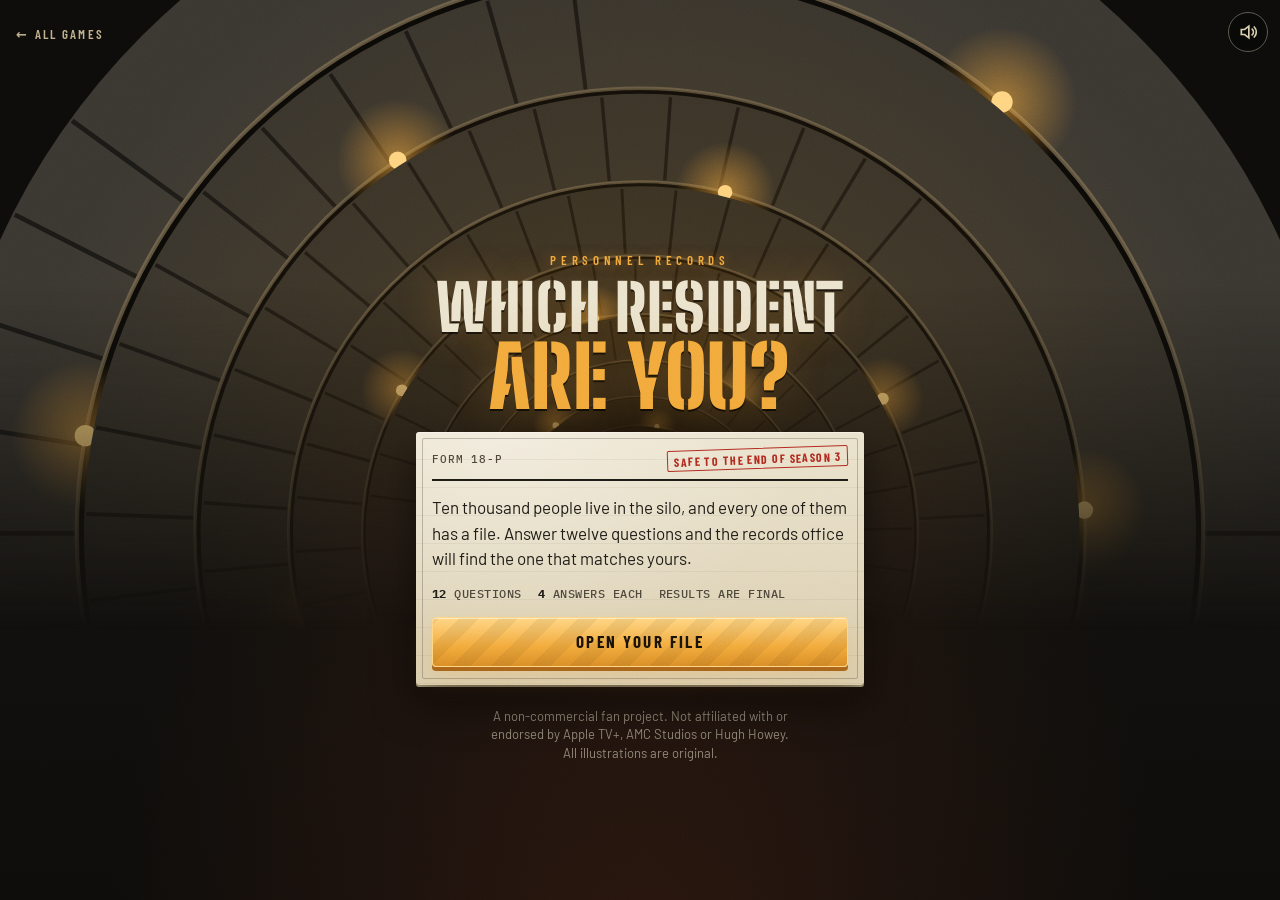
==== site/character/index.html @ c302422a "Add the "Which resident are you?" quiz Fifteen residents matched through twelve scenario questions, " ====
<!doctype html>
<html lang="en-GB">
<head>
  <meta charset="utf-8">
  <meta name="viewport" content="width=device-width, initial-scale=1, viewport-fit=cover">
  <meta name="theme-color" content="#14130f">
  <meta name="description" content="An unofficial fan-made Silo personality quiz. Twelve questions decide which resident of Silo 18 shares your personnel file.">
  <title>Which Silo Resident Are You?</title>
  <meta property="og:type" content="website">
  <meta property="og:title" content="Which Silo resident are you?">
  <meta property="og:description" content="An unofficial fan-made Silo personality quiz. Twelve questions decide which resident of Silo 18 shares your personnel file.">
  <meta property="og:url" content="https://radiosilence.github.io/silo/character/">
  <meta property="og:image" content="https://radiosilence.github.io/silo/og.jpg">
  <meta property="og:image:width" content="1200">
  <meta property="og:image:height" content="630">
  <meta name="twitter:card" content="summary_large_image">
  <link rel="icon" href="data:image/svg+xml,%3Csvg xmlns='http://www.w3.org/2000/svg' viewBox='0 0 64 64'%3E%3Crect width='64' height='64' rx='12' fill='%2314130f'/%3E%3Cg fill='none' stroke='%23f2a93b'%3E%3Ccircle cx='32' cy='32' r='23' stroke-width='5'/%3E%3Ccircle cx='32' cy='32' r='14.5' stroke-width='3.5' stroke-opacity='.6'/%3E%3Ccircle cx='32' cy='32' r='8' stroke-width='2.5' stroke-opacity='.3'/%3E%3C/g%3E%3Ccircle cx='15.7' cy='15.7' r='3.5' fill='%23ffd583'/%3E%3C/svg%3E">
  <link rel="apple-touch-icon" href="../apple-touch-icon.png">
  <link rel="preconnect" href="https://fonts.googleapis.com">
  <link rel="preconnect" href="https://fonts.gstatic.com" crossorigin>
  <link href="https://fonts.googleapis.com/css2?family=Big+Shoulders+Stencil:wght@700;900&family=Barlow+Condensed:wght@500;600;700&family=Barlow:ital,wght@0,400;0,500;0,600;1,400&family=IBM+Plex+Mono:wght@400;500;600&display=swap" rel="stylesheet">
  <link rel="stylesheet" href="../shared/theme.css">
  <link rel="stylesheet" href="../shared/quiz.css">
</head>
<body>
  <script type="module">
    import { run } from "../shared/quiz.js";
    import quiz from "./data.js";
    run(quiz);
  </script>
</body>
</html>
---- site/shared/theme.css ----
:root {
  --c0: #0d0c0a;
  --c1: #171612;
  --c2: #24221d;
  --c3: #3a3730;
  --c4: #5c574c;
  --sodium: #f2a93b;
  --sodium-hi: #ffd583;
  --sodium-lo: #a8641a;
  --rust: #8a3a1c;
  --rust-hi: #c4592b;
  --paper: #ebe3cd;
  --paper-2: #d9cdae;
  --paper-3: #bfb08c;
  --ink: #1e1b16;
  --ink-2: #4d463a;
  --ink-3: #7a705e;
  --red: #b1291f;
  --crt: #86f2a0;
  --crt-dim: #2f6b42;
  --stencil: "Big Shoulders Stencil", "Arial Narrow", Impact, sans-serif;
  --cond: "Barlow Condensed", "Arial Narrow", sans-serif;
  --body: "Barlow", system-ui, sans-serif;
  --mono: "IBM Plex Mono", ui-monospace, monospace;
  --ease: cubic-bezier(.2, .8, .2, 1);
  --drop: cubic-bezier(.6, 0, .9, .4);
  color-scheme: dark;
}

* { box-sizing: border-box; }
html, body { margin: 0; height: 100%; }
body {
  background:
    radial-gradient(ellipse 90% 55% at 50% -10%, rgba(242, 169, 59, .22), transparent 70%),
    radial-gradient(ellipse at 50% 120%, rgba(138, 58, 28, .25), transparent 60%),
    linear-gradient(var(--c1), var(--c0));
  background-color: var(--c0);
  color: var(--paper);
  font: 400 17px/1.5 var(--body);
  overflow: hidden;
  -webkit-tap-highlight-color: transparent;
  overscroll-behavior: none;
  -webkit-font-smoothing: antialiased;
}
body::before {
  content: "";
  position: fixed;
  inset: 0;
  pointer-events: none;
  z-index: 50;
  opacity: .16;
  mix-blend-mode: overlay;
  background-image: url("data:image/svg+xml,%3Csvg xmlns='http://www.w3.org/2000/svg' width='180' height='180'%3E%3Cfilter id='n'%3E%3CfeTurbulence type='fractalNoise' baseFrequency='.85' numOctaves='3' stitchTiles='stitch'/%3E%3C/filter%3E%3Crect width='100%25' height='100%25' filter='url(%23n)'/%3E%3C/svg%3E");
}

/* Sodium lamps that occasionally falter, as they do in the stairwell. */
.lights {
  position: fixed;
  inset: 0;
  pointer-events: none;
  z-index: 40;
  animation: flicker 9s steps(1) infinite;
}
@keyframes flicker {
  0%, 61%, 63.5%, 65%, 100% { background-color: transparent; }
  62%, 64% { background-color: rgba(0, 0, 0, .3); }
  63% { background-color: rgba(0, 0, 0, .12); }
}

[hidden] { display: none !important; }
body:not(.fonts) :is(h1, .notice h2, .second b) { visibility: hidden; }

.screen {
  position: fixed;
  inset: 0;
  display: flex;
  flex-direction: column;
  padding: env(safe-area-inset-top) env(safe-area-inset-right) env(safe-area-inset-bottom) env(safe-area-inset-left);
  overflow-x: hidden;
}

.kicker {
  margin: 0;
  font: 600 13px var(--cond);
  letter-spacing: .36em;
  text-transform: uppercase;
  color: var(--sodium);
  text-shadow: 0 0 12px rgba(242, 169, 59, .5);
}

/* ---------- Controls ---------- */

.btn {
  display: inline-flex;
  align-items: center;
  justify-content: center;
  gap: 10px;
  font: 700 17px/1 var(--cond);
  letter-spacing: .14em;
  text-transform: uppercase;
  color: var(--paper);
  background: linear-gradient(var(--c3), var(--c2));
  border: 1px solid var(--c4);
  border-radius: 4px;
  padding: 15px 18px;
  min-height: 50px;
  cursor: pointer;
  box-shadow: inset 0 1px 0 rgba(255, 255, 255, .08), 0 4px 0 #0a0908, 0 8px 18px rgba(0, 0, 0, .45);
  transition: transform .12s var(--ease), box-shadow .12s, filter .15s;
}
.btn { text-decoration: none; }
.btn.small { font-size: 13px; padding: 10px 12px; min-height: 40px; }
.btn svg { width: 18px; height: 18px; flex: none; }
.btn:hover { filter: brightness(1.15); }
.btn:active { transform: translateY(3px); box-shadow: inset 0 1px 0 rgba(255, 255, 255, .08), 0 1px 0 #0a0908, 0 3px 8px rgba(0, 0, 0, .45); }
.btn:focus-visible, .opt:focus-visible, .icon-btn:focus-visible, .link-btn:focus-visible, .previous:focus-visible { outline: 2px solid var(--sodium-hi); outline-offset: 3px; }
.btn.primary {
  color: #1a1206;
  border-color: var(--sodium-hi);
  background:
    repeating-linear-gradient(-45deg, transparent 0 14px, rgba(0, 0, 0, .06) 14px 28px),
    linear-gradient(var(--sodium-hi), var(--sodium) 60%, #d98c26);
  box-shadow: inset 0 1px 0 rgba(255, 255, 255, .5), 0 4px 0 var(--sodium-lo), 0 10px 26px rgba(242, 169, 59, .25);
}
.btn.primary:active { box-shadow: inset 0 1px 0 rgba(255, 255, 255, .5), 0 1px 0 var(--sodium-lo), 0 4px 10px rgba(242, 169, 59, .2); }
.row { display: flex; gap: 10px; }
.row > * { flex: 1; }

.icon-btn {
  appearance: none;
  flex: none;
  width: 40px;
  height: 40px;
  border-radius: 50%;
  border: 1px solid var(--c4);
  background: rgba(0, 0, 0, .35);
  color: var(--paper-2);
  display: grid;
  place-items: center;
  cursor: pointer;
  transition: color .15s, border-color .15s;
}
.icon-btn:hover { color: var(--sodium-hi); border-color: var(--sodium); }
.icon-btn svg { width: 20px; height: 20px; }
.icon-btn.corner {
  position: absolute;
  top: calc(env(safe-area-inset-top) + 12px);
  right: calc(env(safe-area-inset-right) + 12px);
  z-index: 5;
}
.link-btn {
  appearance: none;
  background: none;
  border: 0;
  padding: 10px 6px;
  font: 600 14px var(--cond);
  letter-spacing: .14em;
  text-transform: uppercase;
  color: var(--paper-3);
  cursor: pointer;
}
.link-btn:disabled { opacity: 0; pointer-events: none; }
.link-btn:hover { color: var(--sodium-hi); }

.toast {
  position: fixed;
  left: 50%;
  bottom: calc(env(safe-area-inset-bottom) + 24px);
  z-index: 60;
  transform: translate(-50%, 20px);
  opacity: 0;
  padding: 12px 18px;
  font: 500 13px var(--mono);
  color: var(--crt);
  background: #050605;
  border: 1px solid var(--crt-dim);
  border-radius: 3px;
  box-shadow: 0 10px 30px rgba(0, 0, 0, .6);
  transition: opacity .25s, transform .25s var(--ease);
  pointer-events: none;
}
.toast.on { opacity: 1; transform: translate(-50%, 0); }

.back {
  position: absolute;
  top: calc(env(safe-area-inset-top) + 14px);
  left: calc(env(safe-area-inset-left) + 16px);
  z-index: 5;
  display: inline-flex;
  align-items: center;
  gap: 6px;
  min-height: 40px;
  font: 600 13px var(--cond);
  letter-spacing: .16em;
  text-transform: uppercase;
  color: var(--paper-3);
  text-decoration: none;
}
.back::before { content: "\2190"; font-family: var(--body); }
.back:hover { color: var(--sodium-hi); }
.back:focus-visible { outline: 2px solid var(--sodium-hi); outline-offset: 3px; }

@media (prefers-reduced-motion: reduce) {
  *, *::before, *::after {
    animation-duration: .001ms !important;
    animation-delay: 0s !important;
    animation-iteration-count: 1 !important;
    transition-duration: .001ms !important;
  }
  .lights { animation: none; }
}
---- site/shared/quiz.css ----
/* ---------- Title ---------- */

#title { overflow-y: auto; align-items: center; }
.title-art {
  position: absolute;
  inset: 0 0 auto;
  height: min(70vh, 640px);
  display: grid;
  place-items: start center;
  overflow: hidden;
  pointer-events: none;
  -webkit-mask-image: linear-gradient(#000 45%, transparent);
  mask-image: linear-gradient(#000 45%, transparent);
}
.title-art svg { width: max(100%, 560px); height: 100%; display: block; }
.title-art .spin { transform-origin: 300px 250px; animation: spin 140s linear infinite; }
@keyframes spin { to { transform: rotate(-360deg); } }
.title-art .lamp { animation: lamp 5s ease-in-out infinite; animation-delay: calc(var(--i) * -.7s); }
@keyframes lamp { 50% { opacity: .55; } 52% { opacity: .2; } 54% { opacity: .65; } }

.title-inner {
  position: relative;
  width: 100%;
  max-width: 480px;
  padding: max(25vh, 150px) 16px 28px;
  display: flex;
  flex-direction: column;
  gap: 18px;
  text-align: center;
  animation: rise .9s var(--ease) both;
}
@keyframes rise { from { opacity: 0; transform: translateY(24px); } }
h1 {
  margin: -6px 0 0;
  font: 900 clamp(40px, 11.5vw, 64px)/.88 var(--stencil);
  letter-spacing: .01em;
  text-transform: uppercase;
  color: var(--paper);
  text-shadow: 0 2px 0 rgba(0, 0, 0, .6), 0 0 40px rgba(242, 169, 59, .25);
}
h1 em { font-style: normal; color: var(--sodium); display: block; font-size: 1.32em; margin-top: .04em; }

.form {
  position: relative;
  text-align: left;
  color: var(--ink);
  background:
    linear-gradient(transparent 0 95%, rgba(30, 27, 22, .05) 95%) 0 0 / 100% 28px,
    radial-gradient(ellipse at 20% 0%, rgba(255, 255, 255, .35), transparent 60%),
    linear-gradient(var(--paper), var(--paper-2));
  border-radius: 3px;
  padding: 16px 16px 18px;
  display: flex;
  flex-direction: column;
  gap: 14px;
  box-shadow: 0 1px 0 rgba(255, 255, 255, .4) inset, 0 18px 40px rgba(0, 0, 0, .55), 0 2px 0 var(--paper-3);
}
.form::before {
  content: "";
  position: absolute;
  inset: 6px;
  border: 1px solid rgba(30, 27, 22, .25);
  border-radius: 2px;
  pointer-events: none;
}
.form-head {
  display: flex;
  justify-content: space-between;
  align-items: center;
  gap: 8px;
  flex-wrap: wrap;
  font: 500 11px var(--mono);
  letter-spacing: .08em;
  text-transform: uppercase;
  color: var(--ink-2);
  padding-bottom: 10px;
  border-bottom: 2px solid var(--ink);
}
.cutoff {
  font: 700 12px var(--cond);
  letter-spacing: .12em;
  color: var(--red);
  border: 1.5px solid currentColor;
  padding: 3px 6px 2px;
  border-radius: 2px;
  transform: rotate(-2deg);
}
#intro { margin: 0; font-size: 17px; line-height: 1.5; color: var(--ink); }
.form-meta {
  list-style: none;
  margin: 0;
  padding: 0;
  display: flex;
  gap: 6px 16px;
  flex-wrap: wrap;
  font: 500 12px var(--mono);
  text-transform: uppercase;
  letter-spacing: .04em;
  color: var(--ink-2);
}
.form-meta b { color: var(--ink); }
.form .btn { margin-top: 2px; }
.previous {
  align-self: center;
  font: 500 12px var(--mono);
  text-transform: uppercase;
  letter-spacing: .04em;
  color: var(--ink-2);
  text-decoration: none;
  border-bottom: 1px dashed var(--ink-3);
}
.previous b { color: var(--ink); }

.disclaimer {
  margin: 4px auto 0;
  max-width: 44ch;
  font-size: 13px;
  line-height: 1.45;
  color: var(--c4);
  color: #8d8676;
}

/* ---------- Quiz ---------- */

#quiz { overflow: hidden; }
.shaft {
  --depth: 0;
  position: absolute;
  inset: 0;
  pointer-events: none;
  overflow: hidden;
}
.shaft .treads {
  position: absolute;
  inset: 0 0 auto;
  height: calc(100% + 5400px);
  opacity: .55;
  transform: translateY(calc(var(--depth) * -440px));
  transition: transform 1.1s cubic-bezier(.45, 0, .2, 1);
}
.shaft .treads svg { display: block; }
.shaft::after {
  content: "";
  position: absolute;
  inset: 0;
  background: radial-gradient(ellipse 70% 60% at 50% 45%, rgba(13, 12, 10, .2), rgba(13, 12, 10, .85));
}

.qbar {
  position: relative;
  z-index: 3;
  display: flex;
  align-items: center;
  gap: 12px;
  width: 100%;
  max-width: 640px;
  margin: 0 auto;
  padding: 12px 16px 8px;
}
.depth {
  display: flex;
  flex-direction: column;
  align-items: flex-start;
  line-height: 1;
  min-width: 64px;
  padding: 6px 8px;
  background: #050605;
  border: 1px solid #1f2a22;
  border-radius: 3px;
  box-shadow: inset 0 0 12px rgba(134, 242, 160, .08);
}
.depth-label { font: 500 9px var(--mono); letter-spacing: .2em; text-transform: uppercase; color: var(--crt-dim); }
.depth-num { font: 600 22px var(--mono); color: var(--crt); text-shadow: 0 0 8px rgba(134, 242, 160, .6); }
.gauge { --p: 0; flex: 1; display: flex; flex-direction: column; gap: 6px; min-width: 0; }
.gauge-ticks { display: flex; gap: 3px; }
.gauge-ticks i {
  flex: 1;
  height: 6px;
  border-radius: 1px;
  background: var(--c3);
  transition: background .4s, box-shadow .4s;
}
.gauge-ticks i.done { background: var(--sodium-lo); }
.gauge-ticks i.now { background: var(--sodium); box-shadow: 0 0 10px rgba(242, 169, 59, .7); }
.q-num { font: 500 11px var(--mono); letter-spacing: .14em; color: var(--paper-3); }

.deck {
  position: relative;
  z-index: 2;
  flex: 1;
  display: grid;
  width: 100%;
  max-width: 640px;
  margin: 0 auto;
  padding: 8px 16px 0;
  overflow-y: auto;
  overflow-x: hidden;
}
.qcard {
  grid-area: 1 / 1;
  align-self: start;
  position: relative;
  margin-bottom: 16px;
  color: var(--ink);
  background:
    radial-gradient(ellipse at 85% 0%, rgba(255, 255, 255, .35), transparent 55%),
    radial-gradient(circle at 12% 88%, rgba(138, 58, 28, .1), transparent 30%),
    linear-gradient(var(--paper), var(--paper-2));
  border-radius: 3px;
  padding: 16px 14px 14px;
  box-shadow: 0 2px 0 var(--paper-3), 0 22px 44px rgba(0, 0, 0, .6);
}
.qcard.entering { animation: card-in .6s var(--ease) both .42s; }
.qcard.leaving { animation: card-out .42s cubic-bezier(.55, 0, .8, .3) both; pointer-events: none; }
@keyframes card-in { from { opacity: 0; transform: translateY(120px) rotate(1deg) scale(.97); } }
@keyframes card-out { to { opacity: 0; transform: translateY(-160px) rotate(-1.5deg) scale(.96); } }
.qcard header {
  display: flex;
  justify-content: space-between;
  gap: 10px;
  font: 500 11px var(--mono);
  letter-spacing: .1em;
  text-transform: uppercase;
  color: var(--ink-2);
  padding-bottom: 10px;
  border-bottom: 2px solid var(--ink);
}
.q-loc { text-align: right; color: var(--rust); }
.qcard h2 {
  margin: 14px 2px 16px;
  font: 500 clamp(19px, 5.2vw, 22px)/1.38 var(--body);
  color: var(--ink);
  text-wrap: pretty;
}
.options { display: flex; flex-direction: column; gap: 8px; }
.opt {
  appearance: none;
  display: grid;
  grid-template-columns: 26px 18px 1fr;
  align-items: start;
  gap: 10px;
  width: 100%;
  text-align: left;
  padding: 12px 12px;
  font: 400 16px/1.4 var(--body);
  color: var(--ink);
  background: rgba(255, 255, 255, .28);
  border: 1px solid rgba(30, 27, 22, .22);
  border-radius: 3px;
  cursor: pointer;
  transition: background .15s, border-color .15s, transform .15s var(--ease);
}
.qcard.entering .opt { animation: opt-in .45s var(--ease) both; animation-delay: calc(.62s + var(--d) * .06s); }
@keyframes opt-in { from { opacity: 0; transform: translateY(8px); } }
.opt:hover { background: rgba(255, 255, 255, .5); border-color: rgba(30, 27, 22, .45); }
.opt:active { transform: scale(.99); }
.opt .box {
  width: 24px;
  height: 24px;
  border: 2px solid var(--ink);
  border-radius: 2px;
  background: rgba(255, 255, 255, .4);
  display: grid;
  place-items: center;
}
.opt .box svg { width: 26px; height: 26px; overflow: visible; }
.opt .box path {
  fill: none;
  stroke: var(--red);
  stroke-width: 3.6;
  stroke-linecap: round;
  stroke-linejoin: round;
  stroke-dasharray: 30;
  stroke-dashoffset: 30;
}
.opt[aria-checked="true"] .box path { stroke-dashoffset: 0; transition: stroke-dashoffset .28s ease-out; }
.opt .letter { font: 600 15px/24px var(--mono); color: var(--ink-3); }
.opt .txt { padding-top: 1px; }
.opt.picked { background: rgba(255, 255, 255, .62); border-color: var(--ink); }
.opt[aria-checked="true"] .letter { color: var(--red); }

.qfoot {
  position: relative;
  z-index: 3;
  display: flex;
  justify-content: center;
  padding: 4px 16px 10px;
}

.processing {
  position: absolute;
  inset: 0;
  z-index: 10;
  display: grid;
  place-items: center;
  padding: 16px;
  background: rgba(8, 8, 7, .82);
  animation: fade .3s both;
}
@keyframes fade { from { opacity: 0; } }
.crt {
  width: min(100%, 380px);
  padding: 20px 18px;
  background: radial-gradient(ellipse at center, #0c1a10, #040705);
  border: 10px solid #1d1c19;
  border-radius: 18px;
  box-shadow: inset 0 0 40px rgba(134, 242, 160, .12), 0 0 0 1px #33302a, 0 20px 50px rgba(0, 0, 0, .7);
  font: 500 14px/1.6 var(--mono);
  color: var(--crt);
  text-shadow: 0 0 6px rgba(134, 242, 160, .7);
  position: relative;
  overflow: hidden;
}
.crt::after {
  content: "";
  position: absolute;
  inset: 0;
  background: repeating-linear-gradient(transparent 0 2px, rgba(0, 0, 0, .25) 2px 3px);
  pointer-events: none;
}
.crt p { margin: 0; white-space: nowrap; overflow: hidden; animation: type .4s steps(28) both; }
.crt .l2 { animation-delay: .35s; }
.crt .l3 { animation-delay: .75s; }
@keyframes type { from { width: 0; } to { width: 100%; } }
.cursor { display: inline-block; width: .6em; height: 1em; margin-left: 4px; vertical-align: -2px; background: var(--crt); animation: blink .8s steps(1) infinite; }
@keyframes blink { 50% { opacity: 0; } }

/* ---------- Result ---------- */

#result { overflow-y: auto; align-items: center; }
.result-inner {
  width: 100%;
  max-width: 600px;
  padding: 60px 16px 28px;
  display: flex;
  flex-direction: column;
  gap: 16px;
}
.shared-note {
  margin: 0;
  text-align: center;
  font: 600 13px var(--cond);
  letter-spacing: .2em;
  text-transform: uppercase;
  color: var(--sodium);
}
.notice {
  position: relative;
  color: var(--ink);
  background:
    radial-gradient(ellipse at 90% 0%, rgba(255, 255, 255, .35), transparent 50%),
    radial-gradient(circle at 8% 30%, rgba(138, 58, 28, .08), transparent 22%),
    linear-gradient(var(--paper), var(--paper-2));
  border-radius: 3px;
  box-shadow: 0 2px 0 var(--paper-3), 0 26px 60px rgba(0, 0, 0, .65);
  overflow: hidden;
}
.notice::before {
  content: "";
  position: absolute;
  inset: 0 0 auto;
  height: 10px;
  background: repeating-linear-gradient(-45deg, var(--dept) 0 12px, var(--ink) 12px 24px);
}
#result.in .notice { animation: notice-in .8s var(--ease) both; }
@keyframes notice-in { from { opacity: 0; transform: translateY(40px) scale(.98); } }
.notice-head {
  display: flex;
  justify-content: space-between;
  gap: 10px;
  margin: 22px 18px 0;
  padding-bottom: 10px;
  border-bottom: 2px solid var(--ink);
  font: 500 11px var(--mono);
  letter-spacing: .08em;
  text-transform: uppercase;
  color: var(--ink-2);
}
.notice-hero {
  position: relative;
  text-align: center;
  padding: 22px 18px 18px;
}
.illustration {
  width: 132px;
  height: 132px;
  margin: 0 auto 10px;
  filter: drop-shadow(0 6px 10px rgba(0, 0, 0, .25));
}
.illustration svg { width: 100%; height: 100%; display: block; }
[data-quiz="residents"] .illustration { width: 140px; height: 182px; transform: rotate(-2deg); }
[data-quiz="residents"] .second .mini { width: 52px; height: 68px; }
#result.in .illustration { animation: insignia-in .9s var(--ease) both .2s; }
@keyframes insignia-in { from { opacity: 0; transform: scale(.85) rotate(-8deg); } }
.assign-to { margin: 0; font: 500 12px var(--mono); letter-spacing: .14em; text-transform: uppercase; color: var(--ink-2); }
.notice h2 {
  margin: 4px 0 6px;
  font: 900 clamp(46px, 13vw, 68px)/.9 var(--stencil);
  text-transform: uppercase;
  letter-spacing: .01em;
  color: var(--ink);
}
.badge {
  display: inline-block;
  margin: 0;
  padding: 4px 10px 3px;
  font: 700 14px var(--cond);
  letter-spacing: .18em;
  text-transform: uppercase;
  color: var(--dept-ink);
  background: var(--dept);
  border-radius: 2px;
}
.tagline { margin: 12px auto 0; max-width: 34ch; font: italic 400 17px/1.45 var(--body); color: var(--ink-2); text-wrap: balance; }

.stamp {
  position: absolute;
  top: 92px;
  right: 4px;
  width: 120px;
  pointer-events: none;
  opacity: 0;
  mix-blend-mode: multiply;
}
.stamp svg { width: 100%; display: block; }
#result.in .stamp { animation: stamp .42s cubic-bezier(.5, 0, .9, .6) both .85s; }
@keyframes stamp {
  0% { opacity: 0; transform: scale(2.6) rotate(-4deg); }
  70% { opacity: .92; transform: scale(.94) rotate(-13deg); }
  100% { opacity: .9; transform: scale(1) rotate(-12deg); }
}
#result.in .notice-hero { animation: thud .3s ease-out both 1.2s; }
@keyframes thud { 30% { transform: translateY(2px); } }

.block {
  margin: 0 18px;
  padding: 18px 0;
  border-top: 1px dashed rgba(30, 27, 22, .35);
}
.block h3 {
  margin: 0 0 12px;
  font: 700 13px var(--cond);
  letter-spacing: .22em;
  text-transform: uppercase;
  color: var(--rust);
}
.life p { margin: 0 0 12px; font-size: 17px; line-height: 1.6; text-wrap: pretty; }
.life p:last-child { margin-bottom: 0; }
.pact blockquote {
  margin: 0;
  padding: 14px 16px;
  background: rgba(30, 27, 22, .06);
  border-left: 4px solid var(--ink);
  font: 500 15px/1.6 var(--mono);
  color: var(--ink);
}

.radar-wrap { max-width: 320px; margin: 0 auto; }
.radar { width: 100%; display: block; overflow: visible; }
.radar .grid { fill: none; stroke: rgba(30, 27, 22, .22); stroke-width: 1; }
.radar .grid:last-of-type { stroke: rgba(30, 27, 22, .5); }
.radar .spoke { stroke: rgba(30, 27, 22, .22); stroke-dasharray: 2 3; }
.radar .shape {
  fill: color-mix(in srgb, var(--dept) 45%, transparent);
  stroke: var(--ink);
  stroke-width: 2;
  stroke-linejoin: round;
  transform-origin: 150px 138px;
}
#result.in .radar .shape { animation: grow 1s var(--ease) both 1.3s; }
@keyframes grow { from { transform: scale(0); opacity: 0; } }
.radar .dot { fill: var(--ink); }
#result.in .radar .dot { animation: fade .3s both; animation-delay: calc(1.9s + var(--d) * .07s); }
.radar text { font: 600 12px var(--cond); letter-spacing: .14em; text-transform: uppercase; fill: var(--ink-2); }
.radar .val { font: 600 14px var(--mono); letter-spacing: 0; fill: var(--ink); }

.axes { list-style: none; margin: 14px 0 0; padding: 0; display: grid; gap: 8px; font-size: 15px; line-height: 1.45; color: var(--ink-2); }
.axes b { font: 700 13px var(--cond); letter-spacing: .14em; text-transform: uppercase; color: var(--ink); margin-right: 4px; }

.people { list-style: none; margin: 0; padding: 0; display: grid; gap: 10px; }
.people li { display: grid; gap: 1px; padding-left: 14px; border-left: 3px solid var(--dept); }
.people b { font: 700 18px var(--cond); letter-spacing: .04em; }
.people span { font-size: 15px; color: var(--ink-2); line-height: 1.4; }

.second {
  display: flex;
  align-items: center;
  gap: 14px;
  padding-bottom: 22px;
}
.second .mini { width: 64px; height: 64px; flex: none; }
.second .mini svg { width: 100%; height: 100%; }
.second div:last-child { display: flex; flex-direction: column; gap: 2px; }
.second small { font: 500 11px var(--mono); letter-spacing: .08em; text-transform: uppercase; color: var(--ink-2); }
.second b { font: 900 28px/1 var(--stencil); text-transform: uppercase; }
.second span { font: 600 13px var(--cond); letter-spacing: .14em; text-transform: uppercase; color: var(--ink-3); }

.actions { display: flex; flex-direction: column; gap: 10px; }
#result.in .actions { animation: rise .6s var(--ease) both 1.4s; }
#result .disclaimer { text-align: center; }


/* ---------- Larger screens ---------- */

@media (min-width: 720px) {
  .title-inner { padding-top: max(28vh, 200px); }
  .qbar { padding-top: 24px; }
  .deck { padding-top: 24px; }
  .qcard { padding: 22px 24px 20px; }
  .qcard h2 { font-size: 23px; margin: 18px 0 20px; }
  .options { display: grid; grid-template-columns: 1fr 1fr; gap: 10px; }
  .notice-head, .block { margin-left: 32px; margin-right: 32px; }
  .notice-hero { padding: 30px 32px 24px; }
  .stamp { width: 150px; right: 40px; top: 70px; }
  .actions { flex-direction: row; }
  .actions > .btn { flex: 1.3; }
  .actions .row { flex: 2; }
}
@media (min-height: 760px) and (min-width: 720px) {
  .deck { align-content: center; padding-bottom: 6vh; }
}
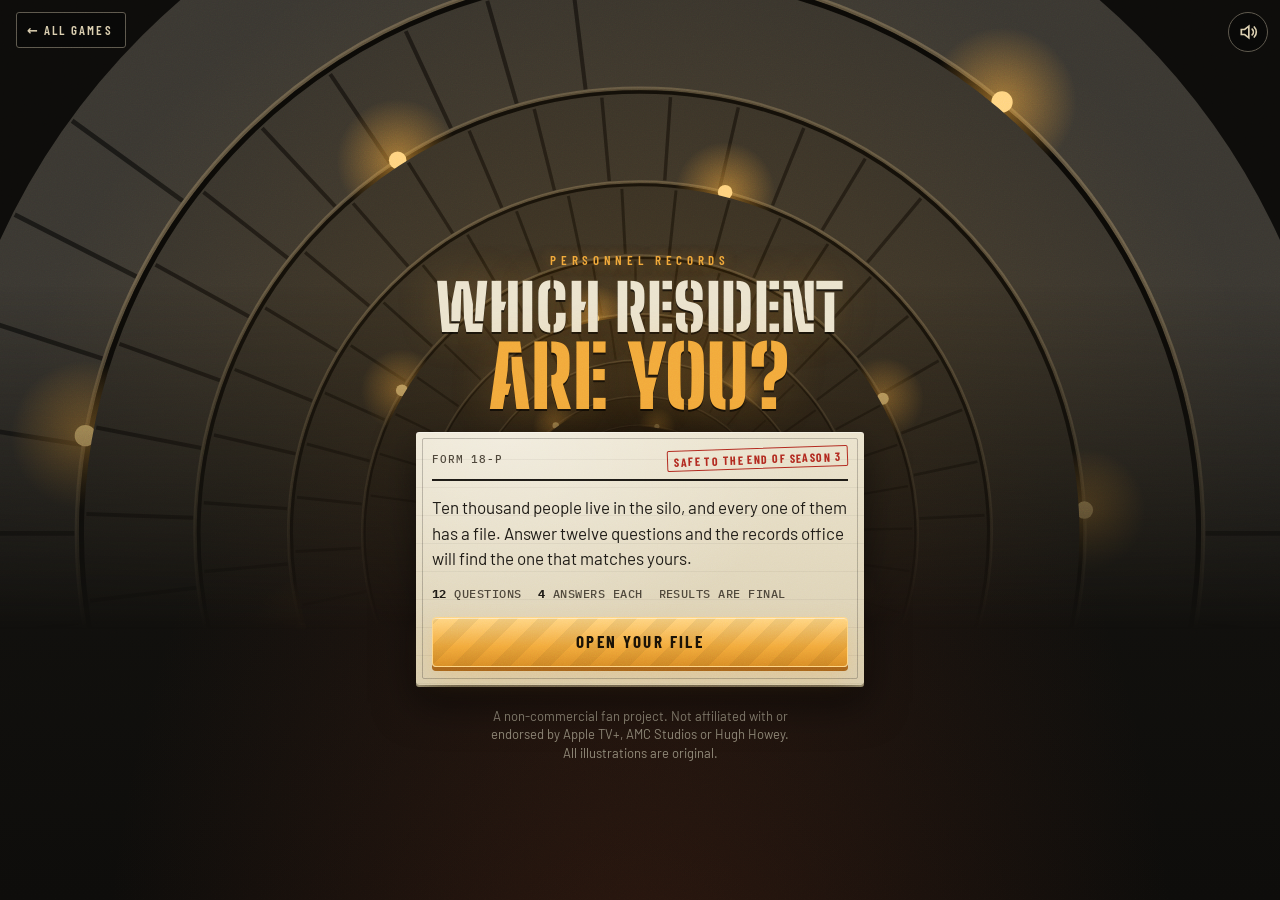
==== commit 23afdf26: "Polish: share images per game, back link and button fit Give the hub, character quiz and Trumps thei" ====
--- a/site/character/index.html
+++ b/site/character/index.html
@@ -10,7 +10,7 @@
   <meta property="og:title" content="Which Silo resident are you?">
   <meta property="og:description" content="An unofficial fan-made Silo personality quiz. Twelve questions decide which resident of Silo 18 shares your personnel file.">
   <meta property="og:url" content="https://radiosilence.github.io/silo/character/">
-  <meta property="og:image" content="https://radiosilence.github.io/silo/og.jpg">
+  <meta property="og:image" content="https://radiosilence.github.io/silo/character/og.jpg">
   <meta property="og:image:width" content="1200">
   <meta property="og:image:height" content="630">
   <meta name="twitter:card" content="summary_large_image">
--- a/site/shared/theme.css
+++ b/site/shared/theme.css
@@ -29,6 +29,7 @@
 
 * { box-sizing: border-box; }
 html, body { margin: 0; height: 100%; }
+html { background: var(--c0); }
 body {
   background:
     radial-gradient(ellipse 90% 55% at 50% -10%, rgba(242, 169, 59, .22), transparent 70%),
@@ -183,21 +184,26 @@
 
 .back {
   position: absolute;
-  top: calc(env(safe-area-inset-top) + 14px);
+  top: calc(env(safe-area-inset-top) + 12px);
   left: calc(env(safe-area-inset-left) + 16px);
   z-index: 5;
   display: inline-flex;
   align-items: center;
   gap: 6px;
-  min-height: 40px;
-  font: 600 13px var(--cond);
+  min-height: 36px;
+  padding: 0 12px 0 10px;
+  border: 1px solid var(--c4);
+  border-radius: 3px;
+  background: rgba(0, 0, 0, .35);
+  font: 600 13px/1 var(--cond);
   letter-spacing: .16em;
   text-transform: uppercase;
-  color: var(--paper-3);
+  color: var(--paper-2);
   text-decoration: none;
-}
-.back::before { content: "\2190"; font-family: var(--body); }
-.back:hover { color: var(--sodium-hi); }
+  transition: color .15s, border-color .15s;
+}
+.back::before { content: "\2190"; font-family: var(--body); letter-spacing: 0; }
+.back:hover { color: var(--sodium-hi); border-color: var(--sodium); }
 .back:focus-visible { outline: 2px solid var(--sodium-hi); outline-offset: 3px; }
 
 @media (prefers-reduced-motion: reduce) {
--- a/site/shared/quiz.css
+++ b/site/shared/quiz.css
@@ -513,6 +513,7 @@
   .notice-hero { padding: 30px 32px 24px; }
   .stamp { width: 150px; right: 40px; top: 70px; }
   .actions { flex-direction: row; }
+  .actions .btn { white-space: nowrap; padding-left: 14px; padding-right: 14px; }
   .actions > .btn { flex: 1.3; }
   .actions .row { flex: 2; }
 }
